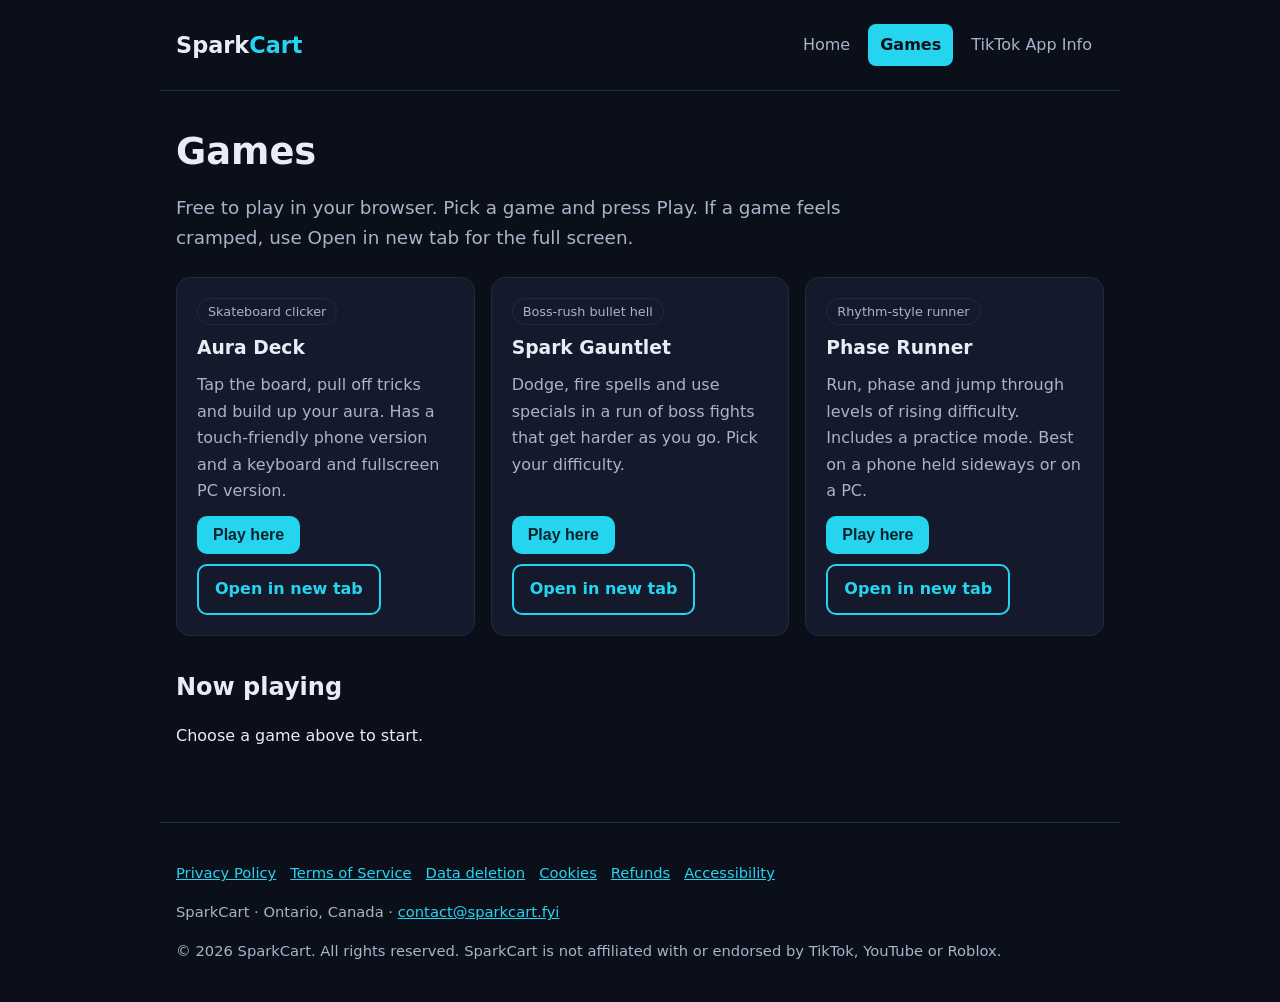
==== games.html @ cdb544aa "New SparkCart site: home, games, TikTok app info, privacy, terms Co-Authored-By: Claude Sonnet 5.5 <" ====
<!doctype html>
<html lang="en">
<head>
<meta charset="utf-8">
<meta name="viewport" content="width=device-width, initial-scale=1">
<title>Games | SparkCart</title>
<meta name="description" content="Play Aura Deck, Spark Gauntlet and Phase Runner free in your browser.">
<link rel="stylesheet" href="style.css">
</head>
<body>
<a class="skip" href="#main">Skip to content</a>
<header>
  <a class="logo" href="index.html" aria-label="SparkCart home">Spark<span>Cart</span></a>
  <nav aria-label="Main"><a href="index.html">Home</a><a href="games.html" aria-current="page">Games</a><a href="tiktok.html">TikTok App Info</a></nav>
</header>
<main id="main">

<h1>Games</h1>
<p class="lead">Free to play in your browser. Pick a game and press Play. If a game feels cramped, use Open in new tab for the full screen.</p>
<div class="grid">
<article class="card" id="aura-deck">
  <span class="tag">Skateboard clicker</span>
  <h3>Aura Deck</h3>
  <p>Tap the board, pull off tricks and build up your aura. Has a touch-friendly phone version and a keyboard and fullscreen PC version.</p>
  <div class="actions"><button class="btn" type="button" data-game="aura-deck" data-url="https://radicus-boyer.github.io/aura-deck/" data-name="Aura Deck">Play here</button>
  <a class="btn alt" href="https://radicus-boyer.github.io/aura-deck/" target="_blank" rel="noopener">Open in new tab<span class="sr"> (opens Aura Deck in a new tab)</span></a></div>
</article>
<article class="card" id="spark-gauntlet">
  <span class="tag">Boss-rush bullet hell</span>
  <h3>Spark Gauntlet</h3>
  <p>Dodge, fire spells and use specials in a run of boss fights that get harder as you go. Pick your difficulty.</p>
  <div class="actions"><button class="btn" type="button" data-game="spark-gauntlet" data-url="https://radicus-boyer.github.io/spark-gauntlet/" data-name="Spark Gauntlet">Play here</button>
  <a class="btn alt" href="https://radicus-boyer.github.io/spark-gauntlet/" target="_blank" rel="noopener">Open in new tab<span class="sr"> (opens Spark Gauntlet in a new tab)</span></a></div>
</article>
<article class="card" id="phase-runner">
  <span class="tag">Rhythm-style runner</span>
  <h3>Phase Runner</h3>
  <p>Run, phase and jump through levels of rising difficulty. Includes a practice mode. Best on a phone held sideways or on a PC.</p>
  <div class="actions"><button class="btn" type="button" data-game="phase-runner" data-url="https://radicus-boyer.github.io/phase-runner/" data-name="Phase Runner">Play here</button>
  <a class="btn alt" href="https://radicus-boyer.github.io/phase-runner/" target="_blank" rel="noopener">Open in new tab<span class="sr"> (opens Phase Runner in a new tab)</span></a></div>
</article>

</div>
<section class="player" aria-live="polite">
  <h2 id="now" style="border:0;padding:0;margin:0">Now playing</h2>
  <p id="status">Choose a game above to start.</p>
  <div id="frame-wrap"></div>
</section>
<script>
(function(){
  var wrap=document.getElementById('frame-wrap'),status=document.getElementById('status');
  document.querySelectorAll('button[data-game]').forEach(function(b){
    b.addEventListener('click',function(){
      wrap.innerHTML='';
      var f=document.createElement('iframe');
      f.className='game';f.src=b.dataset.url;f.title='Play '+b.dataset.name;
      f.setAttribute('allow','fullscreen; autoplay; gamepad');
      f.setAttribute('allowfullscreen','');
      f.setAttribute('sandbox','allow-scripts allow-same-origin allow-popups allow-pointer-lock allow-forms');
      wrap.appendChild(f);
      status.textContent='Playing '+b.dataset.name+'. Click inside the game to give it keyboard focus.';
      document.getElementById('now').scrollIntoView();
    });
  });
})();
</script>

</main>
<footer>
  <p><a href="privacy.html">Privacy Policy</a><a href="terms.html">Terms of Service</a><a href="tiktok.html#data-deletion">Data deletion</a><a href="tiktok.html#cookies">Cookies</a><a href="tiktok.html#refunds">Refunds</a><a href="tiktok.html#accessibility">Accessibility</a></p>
  <p>SparkCart · Ontario, Canada · <a href="mailto:contact@sparkcart.fyi">contact@sparkcart.fyi</a></p>
  <p>&copy; 2026 SparkCart. All rights reserved. SparkCart is not affiliated with or endorsed by TikTok, YouTube or Roblox.</p>
</footer>
</body>
</html>
---- style.css ----
:root{--bg:#0b0f1a;--card:#141a2b;--text:#e8ecf5;--muted:#a9b3c9;--accent:#25d5f0;--line:#222a40}
*{box-sizing:border-box}
html{scroll-behavior:smooth}
body{margin:0;font-family:system-ui,-apple-system,Segoe UI,Roboto,sans-serif;background:var(--bg);color:var(--text);line-height:1.65}
a{color:var(--accent)}
a:focus-visible,button:focus-visible,summary:focus-visible{outline:3px solid #fff;outline-offset:3px;border-radius:4px}
.skip{position:absolute;left:-999px;top:8px;background:#fff;color:#000;padding:8px 12px;border-radius:6px;z-index:10}
.skip:focus{left:8px}
header,main,footer{max-width:960px;margin:0 auto;padding:24px 16px}
header{display:flex;align-items:center;justify-content:space-between;gap:12px;flex-wrap:wrap;border-bottom:1px solid var(--line)}
.logo{font-weight:800;font-size:1.4rem;color:var(--text);text-decoration:none}
.logo span{color:var(--accent)}
nav{display:flex;gap:6px;flex-wrap:wrap}
nav a{padding:8px 12px;border-radius:8px;text-decoration:none;color:var(--muted)}
nav a:hover{color:var(--text);background:var(--card)}
nav a[aria-current="page"]{color:var(--bg);background:var(--accent);font-weight:600}
h1{font-size:2.3rem;line-height:1.2;margin:.4em 0 .3em}
h2{margin-top:2em;border-top:1px solid var(--line);padding-top:1em}
.lead{color:var(--muted);font-size:1.15rem;max-width:680px}
.grid{display:grid;grid-template-columns:repeat(auto-fit,minmax(260px,1fr));gap:16px;margin:24px 0}
.card{background:var(--card);border-radius:14px;padding:20px;border:1px solid var(--line)}
.card h3{margin:0 0 8px}
.card p{margin:0 0 12px;color:var(--muted)}
.btn{display:inline-block;background:var(--accent);color:#06222a;font-weight:700;border:0;border-radius:10px;padding:10px 16px;font-size:1rem;cursor:pointer;text-decoration:none}
.btn.alt{background:transparent;color:var(--accent);border:2px solid var(--accent)}
.btn:hover{filter:brightness(1.1)}
.tag{align-self:flex-start;display:inline-block;font-size:.8rem;color:var(--muted);border:1px solid var(--line);border-radius:999px;padding:2px 10px;margin-bottom:8px}
iframe.game{width:100%;height:70vh;min-height:420px;border:2px solid var(--line);border-radius:12px;background:#000;margin-top:12px}
.player{margin-top:32px}
.actions{display:flex;gap:10px;flex-wrap:wrap}
.card{display:flex;flex-direction:column}.card .actions{margin-top:auto}
table{border-collapse:collapse;width:100%;margin:12px 0}
th,td{border:1px solid var(--line);padding:10px;text-align:left;vertical-align:top}
th{background:var(--card)}
.toc{display:flex;flex-wrap:wrap;gap:8px;margin:20px 0}
.toc a{border:1px solid var(--line);background:var(--card);padding:6px 12px;border-radius:999px;text-decoration:none}
ul,ol{padding-left:1.3em}
footer{color:var(--muted);font-size:.92rem;border-top:1px solid var(--line);margin-top:32px}
footer a{margin-right:14px;display:inline-block}
@media (prefers-reduced-motion:reduce){html{scroll-behavior:auto}}

.sr{position:absolute;width:1px;height:1px;overflow:hidden;clip:rect(0 0 0 0);white-space:nowrap}
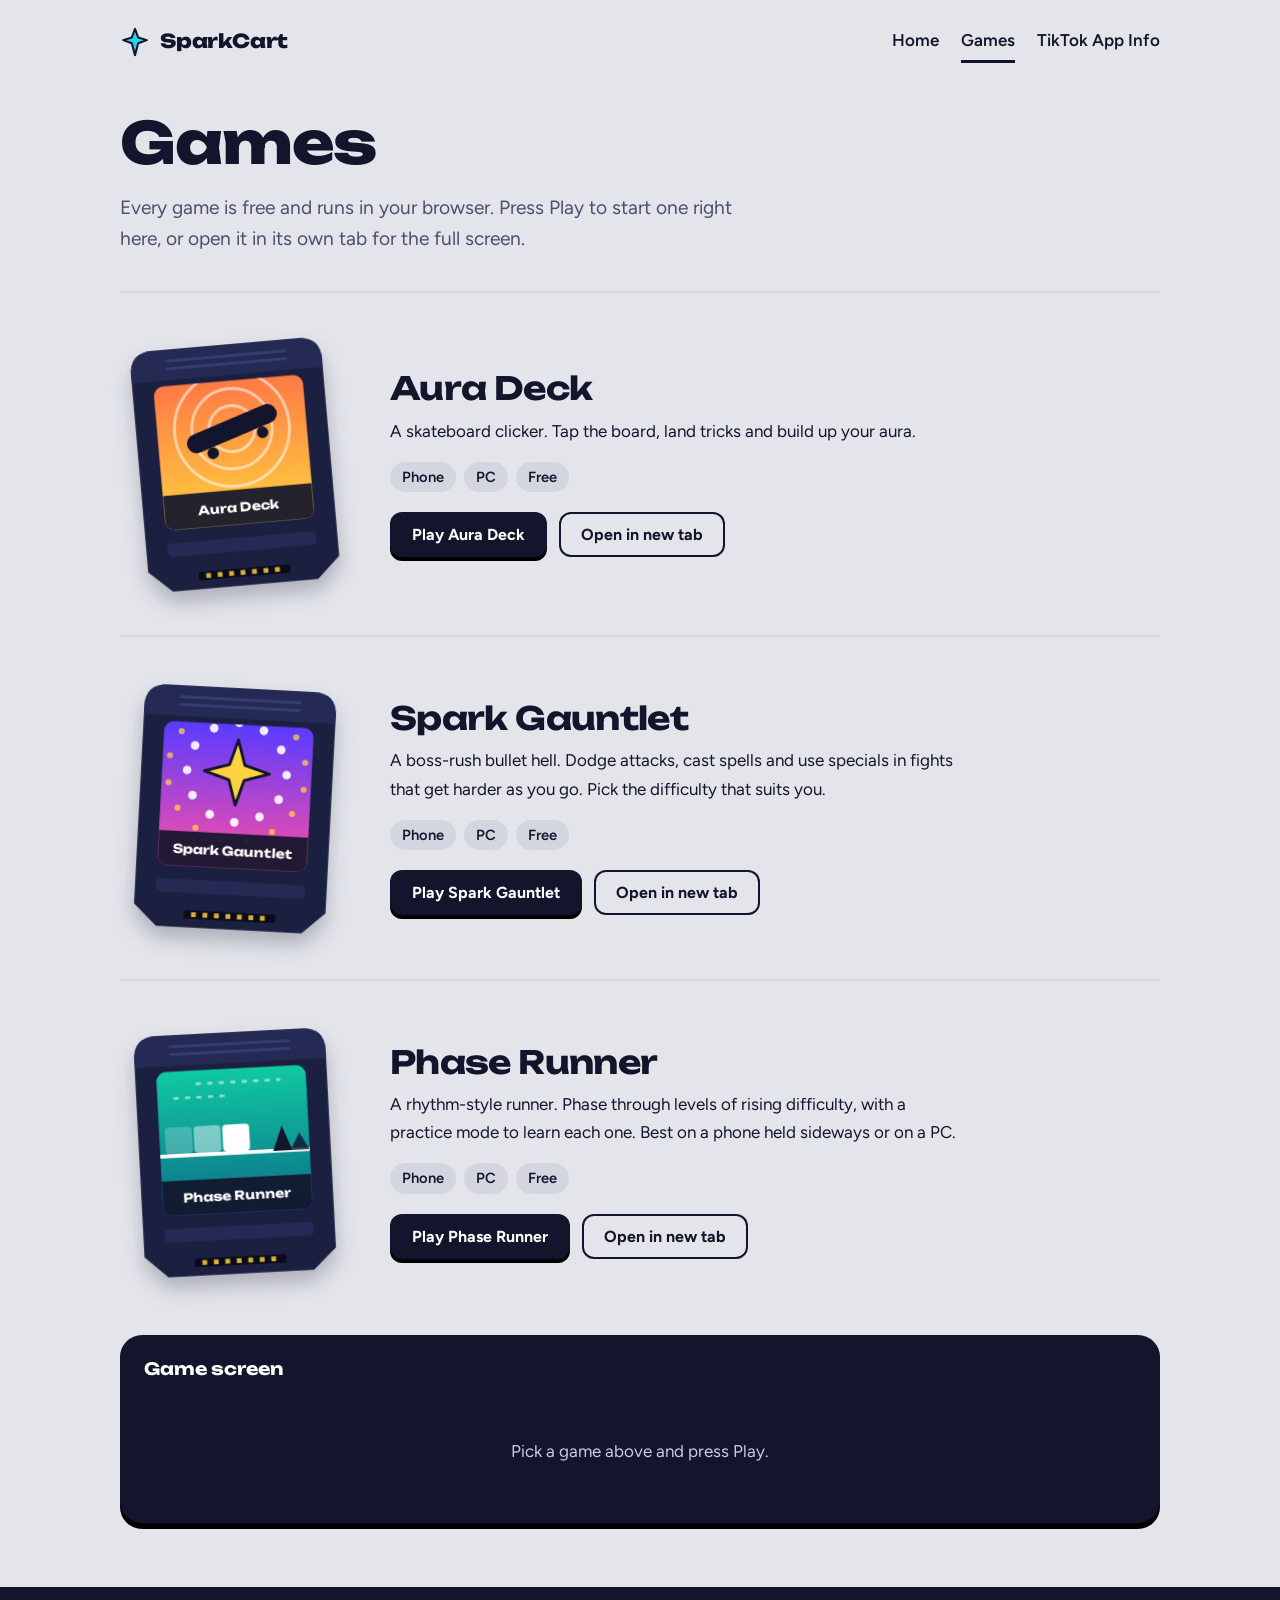
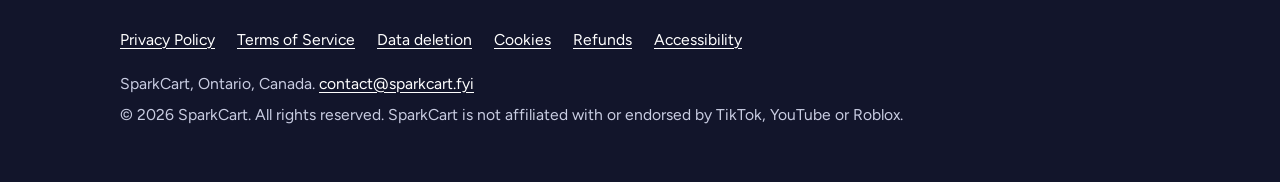
==== commit e1066e6f: "Redesign site and serve it at sparkcart.fyi Co-Authored-By: Claude Sonnet 5.5 <noreply@anthropic.com" ====
--- a/games.html
+++ b/games.html
@@ -5,71 +5,107 @@
 <meta name="viewport" content="width=device-width, initial-scale=1">
 <title>Games | SparkCart</title>
 <meta name="description" content="Play Aura Deck, Spark Gauntlet and Phase Runner free in your browser.">
+<meta name="copyright" content="© 2026 SparkCart. All rights reserved.">
+<link rel="preload" href="fonts/unbounded-latin-wght-normal.woff2" as="font" type="font/woff2" crossorigin>
+<link rel="icon" href="favicon.svg" type="image/svg+xml">
 <link rel="stylesheet" href="style.css">
 </head>
 <body>
 <a class="skip" href="#main">Skip to content</a>
-<header>
-  <a class="logo" href="index.html" aria-label="SparkCart home">Spark<span>Cart</span></a>
-  <nav aria-label="Main"><a href="index.html">Home</a><a href="games.html" aria-current="page">Games</a><a href="tiktok.html">TikTok App Info</a></nav>
-</header>
+<header class="site-header"><div class="wrap">
+  <a class="brand" href="index.html" aria-label="SparkCart home"><svg viewBox="0 0 32 32" aria-hidden="true"><path d="M16 2l3.4 9.2L28.6 14l-9.2 3.4L16 30l-3.4-12.6L3.4 14l9.2-2.8z" fill="#25d5f0" stroke="#12152b" stroke-width="2.2" stroke-linejoin="round"/></svg><span>SparkCart</span></a>
+  <nav class="site-nav" aria-label="Main"><a href="index.html">Home</a><a href="games.html" aria-current="page">Games</a><a href="tiktok.html">TikTok App Info</a></nav>
+</div></header>
 <main id="main">
 
-<h1>Games</h1>
-<p class="lead">Free to play in your browser. Pick a game and press Play. If a game feels cramped, use Open in new tab for the full screen.</p>
-<div class="grid">
-<article class="card" id="aura-deck">
-  <span class="tag">Skateboard clicker</span>
-  <h3>Aura Deck</h3>
-  <p>Tap the board, pull off tricks and build up your aura. Has a touch-friendly phone version and a keyboard and fullscreen PC version.</p>
-  <div class="actions"><button class="btn" type="button" data-game="aura-deck" data-url="https://radicus-boyer.github.io/aura-deck/" data-name="Aura Deck">Play here</button>
-  <a class="btn alt" href="https://radicus-boyer.github.io/aura-deck/" target="_blank" rel="noopener">Open in new tab<span class="sr"> (opens Aura Deck in a new tab)</span></a></div>
+<div class="wrap">
+<div class="page-head"><h1>Games</h1><p>Every game is free and runs in your browser. Press Play to start one right here, or open it in its own tab for the full screen.</p></div>
+<article class="game" id="aura-deck">
+  <div class="cartwrap" style="--r:-5deg"><svg viewBox="0 0 240 290" role="img" aria-label="Aura Deck game cartridge">
+<defs><linearGradient id="g-gaura-deck" x1="0" y1="0" x2="0" y2="1"><stop offset="0" stop-color="#ff7a45"/><stop offset="1" stop-color="#ffd23f"/></linearGradient><clipPath id="c-gaura-deck"><rect x="42" y="58" width="156" height="150" rx="10"/></clipPath></defs>
+<path d="M20 44Q20 20 44 20H196Q220 20 220 44V250L196 272H44L20 250Z" fill="#1c2040"/>
+<path d="M20 44Q20 20 44 20H196Q220 20 220 44V52H20Z" fill="#242a54"/>
+<g stroke="#363d73" stroke-width="3" stroke-linecap="round"><line x1="58" y1="32" x2="182" y2="32"/><line x1="58" y1="40" x2="182" y2="40"/></g>
+<rect x="42" y="58" width="156" height="150" rx="10" fill="url(#g-gaura-deck)"/>
+<g clip-path="url(#c-gaura-deck)"><g fill="none" stroke="#fff" stroke-opacity=".55" stroke-width="3"><circle cx="120" cy="108" r="24"/><circle cx="120" cy="108" r="42"/><circle cx="120" cy="108" r="60"/></g><g transform="rotate(-18 120 108)"><rect x="70" y="98" width="100" height="20" rx="10" fill="#12152b"/><circle cx="92" cy="124" r="6" fill="#12152b"/><circle cx="148" cy="124" r="6" fill="#12152b"/></g><rect x="42" y="172" width="156" height="36" fill="#12152b" fill-opacity=".92"/></g>
+<text x="120" y="195" text-anchor="middle" fill="#fff" font-family="Unbounded,Arial Black,sans-serif" font-weight="700" font-size="13">Aura Deck</text>
+<rect x="42" y="222" width="156" height="14" rx="5" fill="#242a54"/><rect x="72" y="254" width="96" height="9" rx="3" fill="#0a0c1c"/>
+<g fill="#d9b13b"><rect x="80" y="256" width="5" height="5"/><rect x="92" y="256" width="5" height="5"/><rect x="104" y="256" width="5" height="5"/><rect x="116" y="256" width="5" height="5"/><rect x="128" y="256" width="5" height="5"/><rect x="140" y="256" width="5" height="5"/><rect x="152" y="256" width="5" height="5"/></g>
+</svg></div>
+  <div>
+    <h2>Aura Deck</h2>
+    <p>A skateboard clicker. Tap the board, land tricks and build up your aura.</p>
+    <ul aria-label="Works on"><li>Phone</li><li>PC</li><li>Free</li></ul>
+    <div class="actions"><button class="btn" type="button" data-url="https://radicus-boyer.github.io/aura-deck/" data-name="Aura Deck">Play Aura Deck</button><a class="btn ghost" href="https://radicus-boyer.github.io/aura-deck/" target="_blank" rel="noopener">Open in new tab<span class="sr"> (opens Aura Deck in a new tab)</span></a></div>
+  </div>
 </article>
-<article class="card" id="spark-gauntlet">
-  <span class="tag">Boss-rush bullet hell</span>
-  <h3>Spark Gauntlet</h3>
-  <p>Dodge, fire spells and use specials in a run of boss fights that get harder as you go. Pick your difficulty.</p>
-  <div class="actions"><button class="btn" type="button" data-game="spark-gauntlet" data-url="https://radicus-boyer.github.io/spark-gauntlet/" data-name="Spark Gauntlet">Play here</button>
-  <a class="btn alt" href="https://radicus-boyer.github.io/spark-gauntlet/" target="_blank" rel="noopener">Open in new tab<span class="sr"> (opens Spark Gauntlet in a new tab)</span></a></div>
+<article class="game" id="spark-gauntlet">
+  <div class="cartwrap" style="--r:3deg"><svg viewBox="0 0 240 290" role="img" aria-label="Spark Gauntlet game cartridge">
+<defs><linearGradient id="g-gspark-gauntlet" x1="0" y1="0" x2="0" y2="1"><stop offset="0" stop-color="#5a3bff"/><stop offset="1" stop-color="#ff4fa3"/></linearGradient><clipPath id="c-gspark-gauntlet"><rect x="42" y="58" width="156" height="150" rx="10"/></clipPath></defs>
+<path d="M20 44Q20 20 44 20H196Q220 20 220 44V250L196 272H44L20 250Z" fill="#1c2040"/>
+<path d="M20 44Q20 20 44 20H196Q220 20 220 44V52H20Z" fill="#242a54"/>
+<g stroke="#363d73" stroke-width="3" stroke-linecap="round"><line x1="58" y1="32" x2="182" y2="32"/><line x1="58" y1="40" x2="182" y2="40"/></g>
+<rect x="42" y="58" width="156" height="150" rx="10" fill="url(#g-gspark-gauntlet)"/>
+<g clip-path="url(#c-gspark-gauntlet)"><circle cx="172.0" cy="108.0" r="4.5" fill="#fff" fill-opacity=".9"/><circle cx="165.0" cy="134.0" r="4.5" fill="#fff" fill-opacity=".9"/><circle cx="146.0" cy="153.0" r="4.5" fill="#fff" fill-opacity=".9"/><circle cx="120.0" cy="160.0" r="4.5" fill="#fff" fill-opacity=".9"/><circle cx="94.0" cy="153.0" r="4.5" fill="#fff" fill-opacity=".9"/><circle cx="75.0" cy="134.0" r="4.5" fill="#fff" fill-opacity=".9"/><circle cx="68.0" cy="108.0" r="4.5" fill="#fff" fill-opacity=".9"/><circle cx="75.0" cy="82.0" r="4.5" fill="#fff" fill-opacity=".9"/><circle cx="94.0" cy="63.0" r="4.5" fill="#fff" fill-opacity=".9"/><circle cx="120.0" cy="56.0" r="4.5" fill="#fff" fill-opacity=".9"/><circle cx="146.0" cy="63.0" r="4.5" fill="#fff" fill-opacity=".9"/><circle cx="165.0" cy="82.0" r="4.5" fill="#fff" fill-opacity=".9"/><circle cx="190.6" cy="122.3" r="3.2" fill="#ffd23f" fill-opacity=".75"/><circle cx="179.7" cy="148.2" r="3.2" fill="#ffd23f" fill-opacity=".75"/><circle cx="159.8" cy="168.0" r="3.2" fill="#ffd23f" fill-opacity=".75"/><circle cx="133.8" cy="178.7" r="3.2" fill="#ffd23f" fill-opacity=".75"/><circle cx="105.7" cy="178.6" r="3.2" fill="#ffd23f" fill-opacity=".75"/><circle cx="79.8" cy="167.7" r="3.2" fill="#ffd23f" fill-opacity=".75"/><circle cx="60.0" cy="147.8" r="3.2" fill="#ffd23f" fill-opacity=".75"/><circle cx="49.3" cy="121.8" r="3.2" fill="#ffd23f" fill-opacity=".75"/><circle cx="49.4" cy="93.7" r="3.2" fill="#ffd23f" fill-opacity=".75"/><circle cx="60.3" cy="67.8" r="3.2" fill="#ffd23f" fill-opacity=".75"/><circle cx="80.2" cy="48.0" r="3.2" fill="#ffd23f" fill-opacity=".75"/><circle cx="106.2" cy="37.3" r="3.2" fill="#ffd23f" fill-opacity=".75"/><circle cx="134.3" cy="37.4" r="3.2" fill="#ffd23f" fill-opacity=".75"/><circle cx="160.2" cy="48.3" r="3.2" fill="#ffd23f" fill-opacity=".75"/><circle cx="180.0" cy="68.2" r="3.2" fill="#ffd23f" fill-opacity=".75"/><circle cx="190.7" cy="94.2" r="3.2" fill="#ffd23f" fill-opacity=".75"/><path d="M120 74l8 26 26 8-26 8-8 26-8-26-26-8 26-8z" fill="#ffd23f" stroke="#12152b" stroke-width="3" stroke-linejoin="round"/><rect x="42" y="172" width="156" height="36" fill="#12152b" fill-opacity=".92"/></g>
+<text x="120" y="195" text-anchor="middle" fill="#fff" font-family="Unbounded,Arial Black,sans-serif" font-weight="700" font-size="13">Spark Gauntlet</text>
+<rect x="42" y="222" width="156" height="14" rx="5" fill="#242a54"/><rect x="72" y="254" width="96" height="9" rx="3" fill="#0a0c1c"/>
+<g fill="#d9b13b"><rect x="80" y="256" width="5" height="5"/><rect x="92" y="256" width="5" height="5"/><rect x="104" y="256" width="5" height="5"/><rect x="116" y="256" width="5" height="5"/><rect x="128" y="256" width="5" height="5"/><rect x="140" y="256" width="5" height="5"/><rect x="152" y="256" width="5" height="5"/></g>
+</svg></div>
+  <div>
+    <h2>Spark Gauntlet</h2>
+    <p>A boss-rush bullet hell. Dodge attacks, cast spells and use specials in fights that get harder as you go. Pick the difficulty that suits you.</p>
+    <ul aria-label="Works on"><li>Phone</li><li>PC</li><li>Free</li></ul>
+    <div class="actions"><button class="btn" type="button" data-url="https://radicus-boyer.github.io/spark-gauntlet/" data-name="Spark Gauntlet">Play Spark Gauntlet</button><a class="btn ghost" href="https://radicus-boyer.github.io/spark-gauntlet/" target="_blank" rel="noopener">Open in new tab<span class="sr"> (opens Spark Gauntlet in a new tab)</span></a></div>
+  </div>
 </article>
-<article class="card" id="phase-runner">
-  <span class="tag">Rhythm-style runner</span>
-  <h3>Phase Runner</h3>
-  <p>Run, phase and jump through levels of rising difficulty. Includes a practice mode. Best on a phone held sideways or on a PC.</p>
-  <div class="actions"><button class="btn" type="button" data-game="phase-runner" data-url="https://radicus-boyer.github.io/phase-runner/" data-name="Phase Runner">Play here</button>
-  <a class="btn alt" href="https://radicus-boyer.github.io/phase-runner/" target="_blank" rel="noopener">Open in new tab<span class="sr"> (opens Phase Runner in a new tab)</span></a></div>
+<article class="game" id="phase-runner">
+  <div class="cartwrap" style="--r:-3deg"><svg viewBox="0 0 240 290" role="img" aria-label="Phase Runner game cartridge">
+<defs><linearGradient id="g-gphase-runner" x1="0" y1="0" x2="0" y2="1"><stop offset="0" stop-color="#10c9a0"/><stop offset="1" stop-color="#0d6e8a"/></linearGradient><clipPath id="c-gphase-runner"><rect x="42" y="58" width="156" height="150" rx="10"/></clipPath></defs>
+<path d="M20 44Q20 20 44 20H196Q220 20 220 44V250L196 272H44L20 250Z" fill="#1c2040"/>
+<path d="M20 44Q20 20 44 20H196Q220 20 220 44V52H20Z" fill="#242a54"/>
+<g stroke="#363d73" stroke-width="3" stroke-linecap="round"><line x1="58" y1="32" x2="182" y2="32"/><line x1="58" y1="40" x2="182" y2="40"/></g>
+<rect x="42" y="58" width="156" height="150" rx="10" fill="url(#g-gphase-runner)"/>
+<g clip-path="url(#c-gphase-runner)"><line x1="42" y1="146" x2="198" y2="146" stroke="#fff" stroke-width="4" stroke-linecap="round"/><g fill="#fff"><rect x="108" y="116" width="28" height="28" rx="4"/></g><g fill="#fff"><rect x="78" y="116" width="28" height="28" rx="4" fill-opacity=".45"/><rect x="48" y="116" width="28" height="28" rx="4" fill-opacity=".22"/></g><g fill="#12152b"><path d="M160 146l10-26 10 26z"/><path d="M178 146l10-18 10 18z" fill-opacity=".8"/></g><path d="M60 86h60M84 72h86" stroke="#fff" stroke-opacity=".5" stroke-width="3" stroke-dasharray="3 9" stroke-linecap="round"/><rect x="42" y="172" width="156" height="36" fill="#12152b" fill-opacity=".92"/></g>
+<text x="120" y="195" text-anchor="middle" fill="#fff" font-family="Unbounded,Arial Black,sans-serif" font-weight="700" font-size="13">Phase Runner</text>
+<rect x="42" y="222" width="156" height="14" rx="5" fill="#242a54"/><rect x="72" y="254" width="96" height="9" rx="3" fill="#0a0c1c"/>
+<g fill="#d9b13b"><rect x="80" y="256" width="5" height="5"/><rect x="92" y="256" width="5" height="5"/><rect x="104" y="256" width="5" height="5"/><rect x="116" y="256" width="5" height="5"/><rect x="128" y="256" width="5" height="5"/><rect x="140" y="256" width="5" height="5"/><rect x="152" y="256" width="5" height="5"/></g>
+</svg></div>
+  <div>
+    <h2>Phase Runner</h2>
+    <p>A rhythm-style runner. Phase through levels of rising difficulty, with a practice mode to learn each one. Best on a phone held sideways or on a PC.</p>
+    <ul aria-label="Works on"><li>Phone</li><li>PC</li><li>Free</li></ul>
+    <div class="actions"><button class="btn" type="button" data-url="https://radicus-boyer.github.io/phase-runner/" data-name="Phase Runner">Play Phase Runner</button><a class="btn ghost" href="https://radicus-boyer.github.io/phase-runner/" target="_blank" rel="noopener">Open in new tab<span class="sr"> (opens Phase Runner in a new tab)</span></a></div>
+  </div>
 </article>
 
+<section class="screen" id="screen" aria-live="polite" aria-label="Game screen">
+  <div class="bar"><strong id="now">Game screen</strong><button type="button" id="close" hidden>Close game</button></div>
+  <div id="frame-wrap"><p class="empty">Pick a game above and press Play.</p></div>
+</section>
 </div>
-<section class="player" aria-live="polite">
-  <h2 id="now" style="border:0;padding:0;margin:0">Now playing</h2>
-  <p id="status">Choose a game above to start.</p>
-  <div id="frame-wrap"></div>
-</section>
 <script>
 (function(){
-  var wrap=document.getElementById('frame-wrap'),status=document.getElementById('status');
-  document.querySelectorAll('button[data-game]').forEach(function(b){
+  var wrap=document.getElementById('frame-wrap'),now=document.getElementById('now'),close=document.getElementById('close');
+  document.querySelectorAll('button[data-url]').forEach(function(b){
     b.addEventListener('click',function(){
       wrap.innerHTML='';
       var f=document.createElement('iframe');
       f.className='game';f.src=b.dataset.url;f.title='Play '+b.dataset.name;
-      f.setAttribute('allow','fullscreen; autoplay; gamepad');
-      f.setAttribute('allowfullscreen','');
+      f.setAttribute('allow','fullscreen; autoplay; gamepad');f.setAttribute('allowfullscreen','');
       f.setAttribute('sandbox','allow-scripts allow-same-origin allow-popups allow-pointer-lock allow-forms');
-      wrap.appendChild(f);
-      status.textContent='Playing '+b.dataset.name+'. Click inside the game to give it keyboard focus.';
-      document.getElementById('now').scrollIntoView();
+      wrap.appendChild(f);now.textContent='Now playing: '+b.dataset.name;close.hidden=false;
+      document.getElementById('screen').scrollIntoView({behavior:'smooth',block:'start'});
     });
   });
+  close.addEventListener('click',function(){wrap.innerHTML='<p class="empty">Pick a game above and press Play.</p>';now.textContent='Game screen';close.hidden=true;});
 })();
 </script>
 
 </main>
-<footer>
-  <p><a href="privacy.html">Privacy Policy</a><a href="terms.html">Terms of Service</a><a href="tiktok.html#data-deletion">Data deletion</a><a href="tiktok.html#cookies">Cookies</a><a href="tiktok.html#refunds">Refunds</a><a href="tiktok.html#accessibility">Accessibility</a></p>
-  <p>SparkCart · Ontario, Canada · <a href="mailto:contact@sparkcart.fyi">contact@sparkcart.fyi</a></p>
+<footer class="site-footer"><div class="wrap">
+  <ul class="links"><li><a href="privacy.html">Privacy Policy</a></li><li><a href="terms.html">Terms of Service</a></li><li><a href="tiktok.html#data-deletion">Data deletion</a></li><li><a href="tiktok.html#cookies">Cookies</a></li><li><a href="tiktok.html#refunds">Refunds</a></li><li><a href="tiktok.html#accessibility">Accessibility</a></li></ul>
+  <p>SparkCart, Ontario, Canada. <a href="mailto:contact@sparkcart.fyi">contact@sparkcart.fyi</a></p>
   <p>&copy; 2026 SparkCart. All rights reserved. SparkCart is not affiliated with or endorsed by TikTok, YouTube or Roblox.</p>
-</footer>
+</div></footer>
 </body>
 </html>
--- a/style.css
+++ b/style.css
@@ -1,43 +1,110 @@
 
-:root{--bg:#0b0f1a;--card:#141a2b;--text:#e8ecf5;--muted:#a9b3c9;--accent:#25d5f0;--line:#222a40}
+@font-face{font-family:"Unbounded";src:url(fonts/unbounded-latin-wght-normal.woff2) format("woff2");font-weight:200 900;font-display:swap}
+@font-face{font-family:"Figtree";src:url(fonts/figtree-latin-wght-normal.woff2) format("woff2");font-weight:300 900;font-display:swap}
+:root{--plastic:#e3e5eb;--plastic-2:#d3d6df;--ink:#12152b;--ink-2:#1c2040;--ink-soft:#4a4f6a;--spark:#25d5f0;--white:#fff;
+--display:"Unbounded","Arial Black",system-ui,sans-serif;--text:"Figtree",system-ui,-apple-system,"Segoe UI",sans-serif}
 *{box-sizing:border-box}
 html{scroll-behavior:smooth}
-body{margin:0;font-family:system-ui,-apple-system,Segoe UI,Roboto,sans-serif;background:var(--bg);color:var(--text);line-height:1.65}
-a{color:var(--accent)}
-a:focus-visible,button:focus-visible,summary:focus-visible{outline:3px solid #fff;outline-offset:3px;border-radius:4px}
-.skip{position:absolute;left:-999px;top:8px;background:#fff;color:#000;padding:8px 12px;border-radius:6px;z-index:10}
+body{margin:0;background:var(--plastic);color:var(--ink);font-family:var(--text);font-size:1.0625rem;line-height:1.65}
+a{color:var(--ink);text-underline-offset:3px}
+a:focus-visible,button:focus-visible{outline:3px solid var(--ink);outline-offset:3px;border-radius:6px}
+.skip{position:absolute;left:-999px;top:8px;background:var(--ink);color:#fff;padding:10px 14px;border-radius:8px;z-index:20}
 .skip:focus{left:8px}
-header,main,footer{max-width:960px;margin:0 auto;padding:24px 16px}
-header{display:flex;align-items:center;justify-content:space-between;gap:12px;flex-wrap:wrap;border-bottom:1px solid var(--line)}
-.logo{font-weight:800;font-size:1.4rem;color:var(--text);text-decoration:none}
-.logo span{color:var(--accent)}
-nav{display:flex;gap:6px;flex-wrap:wrap}
-nav a{padding:8px 12px;border-radius:8px;text-decoration:none;color:var(--muted)}
-nav a:hover{color:var(--text);background:var(--card)}
-nav a[aria-current="page"]{color:var(--bg);background:var(--accent);font-weight:600}
-h1{font-size:2.3rem;line-height:1.2;margin:.4em 0 .3em}
-h2{margin-top:2em;border-top:1px solid var(--line);padding-top:1em}
-.lead{color:var(--muted);font-size:1.15rem;max-width:680px}
-.grid{display:grid;grid-template-columns:repeat(auto-fit,minmax(260px,1fr));gap:16px;margin:24px 0}
-.card{background:var(--card);border-radius:14px;padding:20px;border:1px solid var(--line)}
-.card h3{margin:0 0 8px}
-.card p{margin:0 0 12px;color:var(--muted)}
-.btn{display:inline-block;background:var(--accent);color:#06222a;font-weight:700;border:0;border-radius:10px;padding:10px 16px;font-size:1rem;cursor:pointer;text-decoration:none}
-.btn.alt{background:transparent;color:var(--accent);border:2px solid var(--accent)}
-.btn:hover{filter:brightness(1.1)}
-.tag{align-self:flex-start;display:inline-block;font-size:.8rem;color:var(--muted);border:1px solid var(--line);border-radius:999px;padding:2px 10px;margin-bottom:8px}
-iframe.game{width:100%;height:70vh;min-height:420px;border:2px solid var(--line);border-radius:12px;background:#000;margin-top:12px}
-.player{margin-top:32px}
-.actions{display:flex;gap:10px;flex-wrap:wrap}
-.card{display:flex;flex-direction:column}.card .actions{margin-top:auto}
-table{border-collapse:collapse;width:100%;margin:12px 0}
-th,td{border:1px solid var(--line);padding:10px;text-align:left;vertical-align:top}
-th{background:var(--card)}
-.toc{display:flex;flex-wrap:wrap;gap:8px;margin:20px 0}
-.toc a{border:1px solid var(--line);background:var(--card);padding:6px 12px;border-radius:999px;text-decoration:none}
-ul,ol{padding-left:1.3em}
-footer{color:var(--muted);font-size:.92rem;border-top:1px solid var(--line);margin-top:32px}
-footer a{margin-right:14px;display:inline-block}
-@media (prefers-reduced-motion:reduce){html{scroll-behavior:auto}}
-
+.wrap{max-width:1080px;margin:0 auto;padding:0 20px}
+.site-header{padding:20px 0}
+.site-header .wrap{display:flex;align-items:center;justify-content:space-between;gap:16px;flex-wrap:wrap}
+.brand{display:flex;align-items:center;gap:10px;text-decoration:none;font-family:var(--display);font-weight:800;font-size:1.2rem;letter-spacing:-.01em}
+.brand svg{width:30px;height:30px}
+.site-nav{display:flex;gap:22px;flex-wrap:wrap}
+.site-nav a{text-decoration:none;font-weight:600;padding:6px 0;border-bottom:3px solid transparent}
+.site-nav a:hover{border-bottom-color:var(--plastic-2)}
+.site-nav a[aria-current="page"]{border-bottom-color:var(--ink)}
+.btn{display:inline-block;background:var(--ink);color:#fff;font:700 1rem var(--text);border:0;border-radius:12px;padding:13px 22px;text-decoration:none;cursor:pointer;box-shadow:0 4px 0 #000;transition:transform .08s,box-shadow .08s}
+.btn:hover{transform:translateY(-1px);box-shadow:0 5px 0 #000}
+.btn:active{transform:translateY(3px);box-shadow:0 1px 0 #000}
+.btn.ghost{background:transparent;color:var(--ink);box-shadow:inset 0 0 0 2px var(--ink)}
+.btn.ghost:hover{background:var(--plastic-2)}
+.btn.ghost:active{box-shadow:inset 0 0 0 2px var(--ink)}
+.btn.spark{background:var(--spark);color:var(--ink);box-shadow:0 4px 0 #0b7a8c}
+.btn.spark:active{box-shadow:0 1px 0 #0b7a8c}
+h1,h2,h3{font-family:var(--display);line-height:1.12;letter-spacing:-.02em;margin:0}
+h1{font-size:clamp(2.1rem,5.2vw,3.6rem);font-weight:800}
+h2{font-size:clamp(1.4rem,3vw,2rem);font-weight:700}
+h3{font-size:1.15rem;font-weight:700}
+p{margin:0 0 1em}
+/* hero */
+.hero{padding:36px 0 64px}
+.hero .wrap{display:grid;grid-template-columns:1.05fr 1fr;gap:40px;align-items:center}
+.hero p.lead{font-size:1.25rem;max-width:30em;color:var(--ink-soft);margin:20px 0 28px}
+.hero .cta{display:flex;gap:14px;flex-wrap:wrap}
+.shelf{position:relative;padding:0 0 22px}
+.shelf .row{display:flex;justify-content:center;gap:0;align-items:flex-end}
+.shelf::after{content:"";position:absolute;left:-4%;right:-4%;bottom:0;height:26px;background:var(--ink);border-radius:14px;box-shadow:inset 0 5px 0 var(--ink-2)}
+.shelf a.cart{display:block;width:38%;margin:0 -3%;text-decoration:none;transform:rotate(var(--r,0deg));transition:transform .2s;animation:seat .7s cubic-bezier(.2,.9,.3,1) both;animation-delay:var(--d,0s);position:relative;z-index:1;outline-offset:2px}
+.shelf a.cart:hover,.shelf a.cart:focus-visible{transform:rotate(var(--r,0deg)) translateY(-12px)}
+.shelf a.cart svg{width:100%;height:auto;display:block;filter:drop-shadow(0 10px 8px rgba(18,21,43,.25))}
+@keyframes seat{from{transform:rotate(var(--r,0deg)) translateY(-70px);opacity:0}to{transform:rotate(var(--r,0deg)) translateY(0);opacity:1}}
+/* sections */
+.band{padding:56px 0;border-top:2px solid var(--plastic-2)}
+.split{display:grid;grid-template-columns:1fr 1.4fr;gap:40px}
+.split p{max-width:38em}
+.rows .item{display:grid;grid-template-columns:1fr 1.4fr;gap:40px;padding:26px 0;border-top:2px solid var(--plastic-2)}
+.rows .item:first-child{border-top:0;padding-top:0}
+.rows .item p{margin:0;max-width:36em}
+.rows .item a{font-weight:700}
+.contact{background:var(--ink);color:#fff;border-radius:22px;padding:40px;margin:16px 0 64px;display:flex;justify-content:space-between;align-items:center;gap:20px;flex-wrap:wrap}
+.contact h2{color:#fff}
+.contact p{margin:8px 0 0;color:#c9cde2}
+.contact a:not(.btn){color:#fff}
+/* games */
+.page-head{padding:28px 0 36px}
+.page-head p{font-size:1.2rem;color:var(--ink-soft);max-width:34em;margin:16px 0 0}
+.game{display:grid;grid-template-columns:230px 1fr;gap:40px;align-items:center;padding:32px 0;border-top:2px solid var(--plastic-2)}
+.game .cartwrap svg{width:100%;height:auto;display:block;filter:drop-shadow(0 12px 10px rgba(18,21,43,.25));transform:rotate(var(--r,0deg))}
+.game h2{margin-bottom:10px}
+.game p{max-width:34em}
+.game ul{list-style:none;padding:0;margin:0 0 20px;display:flex;gap:8px;flex-wrap:wrap}
+.game li{background:var(--plastic-2);border-radius:999px;padding:3px 12px;font-size:.92rem;font-weight:600}
+.game .actions{display:flex;gap:12px;flex-wrap:wrap}
+.screen{background:var(--ink);border-radius:22px;padding:18px;margin:12px 0 64px;box-shadow:0 6px 0 #000}
+.screen .bar{display:flex;justify-content:space-between;align-items:center;gap:12px;color:#fff;padding:2px 6px 14px}
+.screen .bar strong{font-family:var(--display);font-weight:700}
+.screen .bar button{background:transparent;color:#fff;border:2px solid #fff;border-radius:10px;padding:6px 14px;font:600 .95rem var(--text);cursor:pointer}
+.screen .bar button:focus-visible{outline-color:#fff}
+.screen .empty{color:#c9cde2;padding:40px 8px;text-align:center;margin:0}
+iframe.game{width:100%;height:72vh;min-height:440px;border:0;border-radius:12px;background:#000;display:block}
+/* doc pages */
+.doc{display:grid;grid-template-columns:230px 1fr;gap:48px;padding:12px 0 72px;align-items:start}
+.doc.single{grid-template-columns:1fr;max-width:46rem}
+.doc aside{position:sticky;top:16px}
+.doc aside .toc{display:flex;flex-direction:column;gap:2px;margin:0}
+.doc aside .toc a{padding:6px 10px;border-radius:8px;text-decoration:none;font-weight:600;font-size:.98rem}
+.doc aside .toc a:hover{background:var(--plastic-2)}
+.doc article{max-width:46rem}
+.doc article h1{margin-bottom:12px}
+.doc article .lead{font-size:1.15rem;color:var(--ink-soft)}
+.doc article h2{margin:2.2em 0 .6em;padding-top:1.2em;border-top:2px solid var(--plastic-2);font-size:1.35rem}
+.doc article h2:first-of-type{border-top:0}
+.doc ul,.doc ol{padding-left:1.25em}
+.doc li{margin:.3em 0}
+.doc table{border-collapse:collapse;width:100%;margin:14px 0;background:#eef0f4;border-radius:10px;overflow:hidden}
+.doc th,.doc td{border-bottom:1px solid var(--plastic-2);padding:11px 14px;text-align:left;vertical-align:top}
+.doc th{background:var(--plastic-2)}
+.doc code{background:var(--plastic-2);padding:1px 6px;border-radius:5px;font-size:.92em}
+.doc .toc-inline{display:none}
+.site-footer{background:var(--ink);color:#c9cde2;padding:40px 0 48px;font-size:.98rem}
+.site-footer a{color:#fff}
+.site-footer .links{display:flex;flex-wrap:wrap;gap:8px 22px;margin:0 0 18px;padding:0;list-style:none}
+.site-footer p{margin:0 0 6px}
 .sr{position:absolute;width:1px;height:1px;overflow:hidden;clip:rect(0 0 0 0);white-space:nowrap}
+@media (max-width:820px){
+ .hero .wrap,.split,.rows .item,.doc{grid-template-columns:1fr}
+ .hero .wrap{gap:28px}.split,.rows .item{gap:12px}
+ .game{grid-template-columns:150px 1fr;gap:22px}
+ .doc aside{position:static}
+ .doc aside .toc{flex-direction:row;flex-wrap:wrap;gap:6px}
+ .doc aside .toc a{background:var(--plastic-2)}
+ .contact{padding:28px}
+}
+@media (max-width:520px){.game{grid-template-columns:1fr}.game .cartwrap{max-width:170px}.shelf a.cart{width:36%}}
+@media (prefers-reduced-motion:reduce){html{scroll-behavior:auto}.shelf a.cart{animation:none}.btn,.shelf a.cart{transition:none}}
